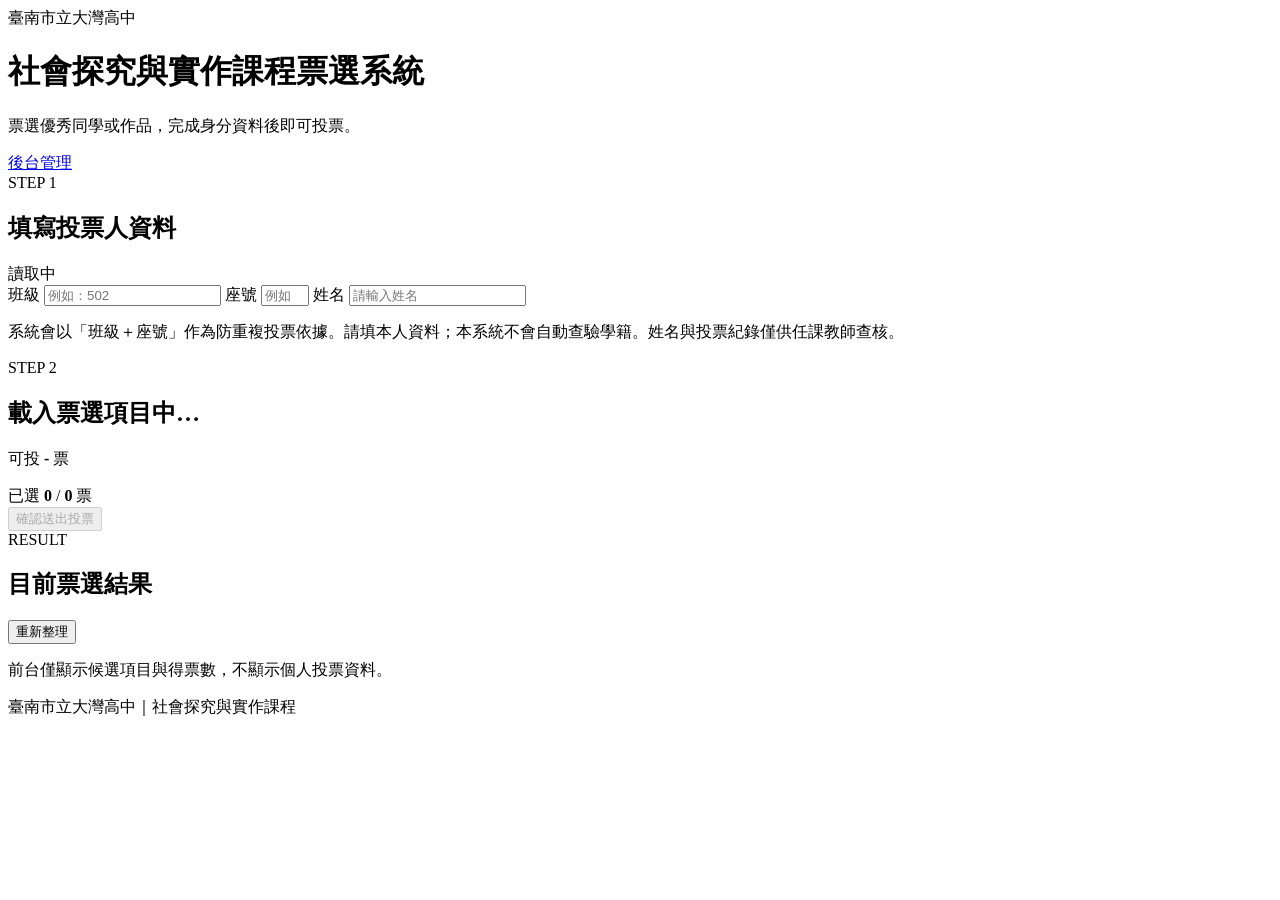
==== index.html @ 0ffe507b "Add voting system: index.html" ====
<!DOCTYPE html>
<html lang="zh-Hant">
<head>
  <meta charset="UTF-8">
  <meta name="viewport" content="width=device-width, initial-scale=1.0">
  <title>臺南市立大灣高中｜社會探究與實作課程票選系統</title>
  <link rel="stylesheet" href="styles.css">
</head>
<body>
  <header class="hero">
    <div class="wrap hero-inner">
      <div>
        <span class="eyebrow">臺南市立大灣高中</span>
        <h1>社會探究與實作課程票選系統</h1>
        <p>票選優秀同學或作品，完成身分資料後即可投票。</p>
      </div>
      <a class="admin-link" href="admin.html">後台管理</a>
    </div>
  </header>

  <main class="wrap main-grid">
    <section class="card">
      <div class="section-head">
        <div>
          <span class="step">STEP 1</span>
          <h2>填寫投票人資料</h2>
        </div>
        <span id="statusBadge" class="badge">讀取中</span>
      </div>

      <div class="form-grid">
        <label>
          <span>班級</span>
          <input id="studentClass" type="text" inputmode="numeric" maxlength="10" placeholder="例如：502">
        </label>
        <label>
          <span>座號</span>
          <input id="studentNo" type="number" min="1" max="99" placeholder="例如：12">
        </label>
        <label class="span-2">
          <span>姓名</span>
          <input id="studentName" type="text" maxlength="20" placeholder="請輸入姓名">
        </label>
      </div>
      <p class="hint">系統會以「班級＋座號」作為防重複投票依據。請填本人資料；本系統不會自動查驗學籍。姓名與投票紀錄僅供任課教師查核。</p>
    </section>

    <section class="card">
      <div class="section-head">
        <div>
          <span class="step">STEP 2</span>
          <h2 id="pollTitle">載入票選項目中…</h2>
        </div>
        <div class="vote-counter">可投 <strong id="maxVotes">-</strong> 票</div>
      </div>

      <p id="pollDescription" class="muted"></p>
      <div id="options" class="option-grid"></div>

      <div class="sticky-submit">
        <div>
          已選 <strong id="selectedCount">0</strong> / <strong id="selectedLimit">0</strong> 票
        </div>
        <button id="submitVote" class="primary" disabled>確認送出投票</button>
      </div>
      <div id="message" role="status" aria-live="polite" class="message" hidden></div>
    </section>

    <section class="card results-card">
      <div class="section-head">
        <div>
          <span class="step">RESULT</span>
          <h2>目前票選結果</h2>
        </div>
        <button id="refreshResults" class="secondary">重新整理</button>
      </div>
      <p class="muted">前台僅顯示候選項目與得票數，不顯示個人投票資料。</p>
      <div id="results" class="results-list"></div>
    </section>
  </main>

  <footer>
    臺南市立大灣高中｜社會探究與實作課程
  </footer>

  <script src="config.js"></script>
  <script src="app.js"></script>
</body>
</html>
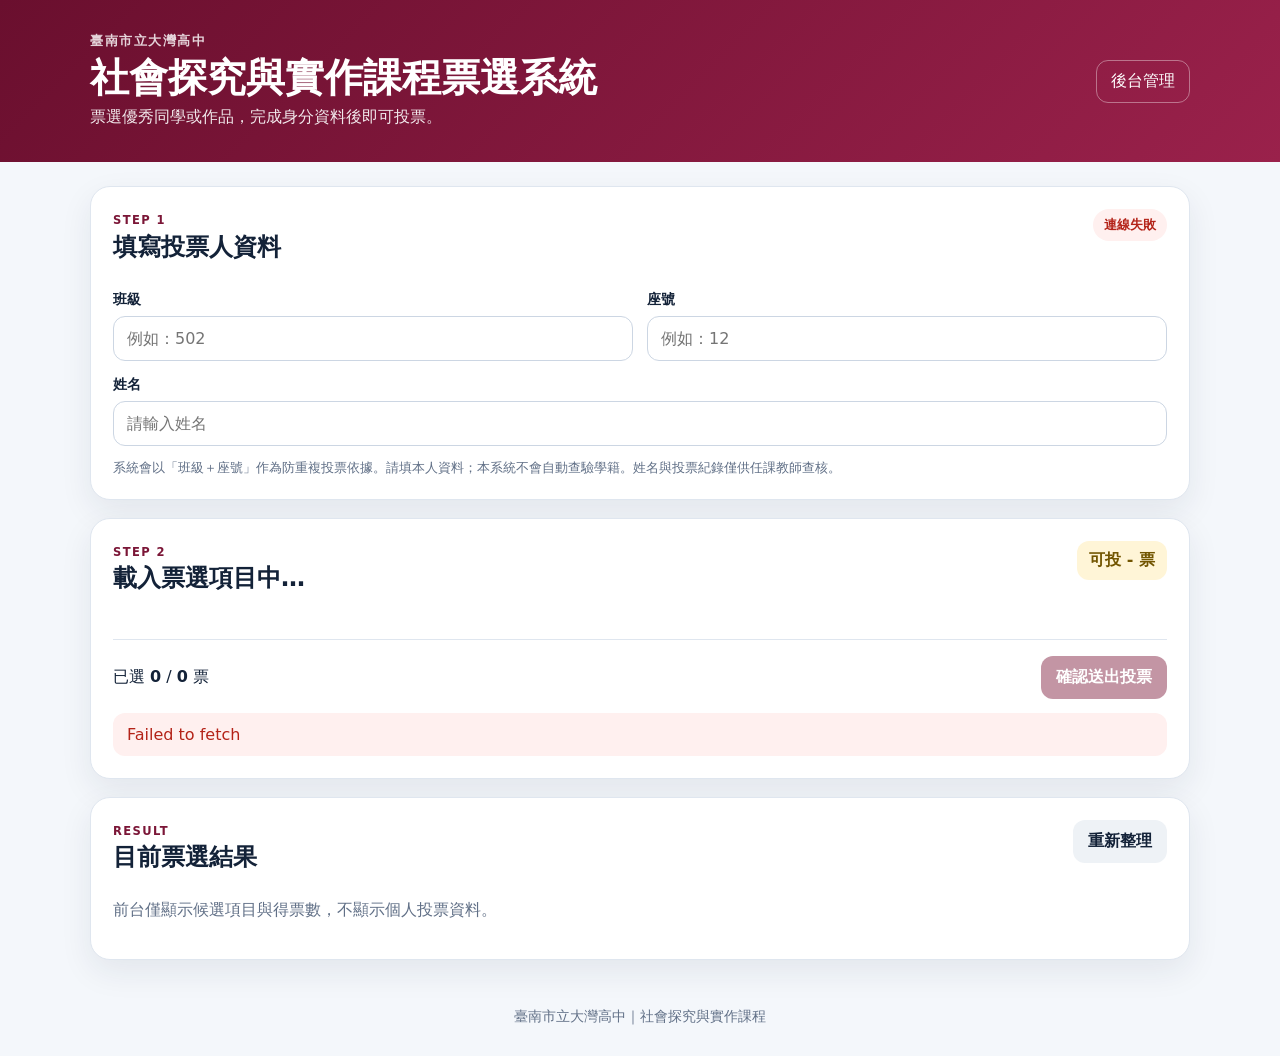
==== commit 36b280da: "Refresh shared backend configuration cache" ====
--- a/index.html
+++ b/index.html
@@ -83,7 +83,7 @@
     臺南市立大灣高中｜社會探究與實作課程
   </footer>
 
-  <script src="config.js"></script>
+  <script src="config.js?v=20261007-1255"></script>
   <script src="app.js"></script>
 </body>
 </html>
--- a/styles.css
+++ b/styles.css
@@ -0,0 +1,82 @@
+:root{
+  --bg:#f4f7fb;--card:#fff;--ink:#132238;--muted:#617087;--line:#dfe6ef;
+  --brand:#7b1637;--brand2:#a62a54;--accent:#e9b949;--success:#167c5a;--danger:#b42318;
+  --shadow:0 12px 32px rgba(21,39,66,.08);--radius:20px
+}
+*{box-sizing:border-box}
+body{margin:0;font-family:"Noto Sans TC","PingFang TC","Microsoft JhengHei",system-ui,sans-serif;background:var(--bg);color:var(--ink)}
+.wrap{width:min(1100px,calc(100% - 28px));margin:auto}
+.hero{background:linear-gradient(135deg,#6a0f2e,#9a214b);color:#fff;padding:30px 0}
+.hero.compact{padding:22px 0}
+.hero-inner{display:flex;align-items:center;justify-content:space-between;gap:20px}
+.eyebrow{font-size:.82rem;font-weight:800;letter-spacing:.12em;opacity:.82}
+.eyebrow.dark{color:var(--brand)}
+h1{font-size:clamp(1.65rem,4vw,2.45rem);margin:.25rem 0 .4rem;line-height:1.2}
+h2,h3{margin:.15rem 0 .55rem}
+.hero p{margin:.25rem 0;opacity:.9}
+.admin-link{color:#fff;text-decoration:none;border:1px solid rgba(255,255,255,.38);padding:10px 14px;border-radius:12px;white-space:nowrap}
+.main-grid,.admin-main{display:grid;gap:18px;padding:24px 0 36px}
+.card{background:var(--card);border:1px solid var(--line);border-radius:var(--radius);box-shadow:var(--shadow);padding:22px}
+.section-head{display:flex;justify-content:space-between;gap:16px;align-items:flex-start;margin-bottom:18px}
+.step{font-size:.72rem;font-weight:900;letter-spacing:.12em;color:var(--brand)}
+.badge{padding:7px 11px;border-radius:999px;background:#eef1f5;color:var(--muted);font-size:.82rem;font-weight:800}
+.badge.open{background:#e6f5ef;color:var(--success)}
+.badge.closed{background:#fff0ef;color:var(--danger)}
+.form-grid{display:grid;grid-template-columns:1fr 1fr;gap:14px}
+.span-2{grid-column:1/-1}
+label span{display:block;font-size:.88rem;font-weight:800;margin-bottom:7px}
+input,textarea,select{width:100%;border:1px solid #ccd6e3;border-radius:12px;padding:12px 13px;font:inherit;background:#fff;color:var(--ink)}
+input:focus,textarea:focus,select:focus{outline:3px solid rgba(123,22,55,.12);border-color:var(--brand)}
+.hint,.muted{color:var(--muted)}
+.hint{font-size:.82rem;margin-bottom:0}
+.small{font-size:.86rem;margin:0}
+.option-grid{display:grid;grid-template-columns:repeat(2,minmax(0,1fr));gap:12px}
+.option-card{border:1px solid var(--line);border-radius:16px;padding:16px;cursor:pointer;transition:.18s;background:#fff;display:flex;gap:12px;align-items:flex-start}
+.option-card:hover{transform:translateY(-1px);border-color:#c4cedb}
+.option-card.selected{border:2px solid var(--brand);background:#fff8fa}
+.option-card input{width:auto;margin-top:4px}
+.option-name{font-weight:900}
+.option-desc{color:var(--muted);font-size:.88rem;margin-top:3px}
+.vote-counter{padding:9px 12px;border-radius:12px;background:#fff5d7;color:#725500;font-weight:800;white-space:nowrap}
+.sticky-submit{margin-top:18px;padding-top:16px;border-top:1px solid var(--line);display:flex;justify-content:space-between;align-items:center;gap:12px}
+button{border:0;border-radius:12px;padding:11px 15px;font:inherit;font-weight:850;cursor:pointer}
+button:disabled{opacity:.45;cursor:not-allowed}
+.primary{background:var(--brand);color:#fff}
+.primary:hover:not(:disabled){background:var(--brand2)}
+.secondary{background:#eef2f6;color:var(--ink)}
+.full{width:100%;margin-top:15px}
+.message{margin-top:14px;padding:12px 14px;border-radius:12px;background:#eef4ff;color:#26466d}
+.message.error{background:#fff0ef;color:var(--danger)}
+.message.success{background:#e8f7f1;color:var(--success)}
+.results-list{display:grid;gap:10px}
+.result-row{display:grid;grid-template-columns:minmax(120px,1fr) 3fr auto;gap:12px;align-items:center}
+.result-name{font-weight:850}
+.bar{height:11px;border-radius:999px;background:#edf1f5;overflow:hidden}
+.bar > span{display:block;height:100%;background:linear-gradient(90deg,var(--brand),#c24a72);border-radius:999px}
+.count{font-variant-numeric:tabular-nums;font-weight:900;min-width:50px;text-align:right}
+footer{text-align:center;color:var(--muted);padding:12px 20px 30px;font-size:.85rem}
+.login-card{max-width:520px;margin:20px auto}
+.admin-toolbar{display:flex;justify-content:space-between;align-items:center;gap:16px}
+.admin-grid{display:grid;grid-template-columns:1fr 1fr;gap:18px}
+.inline-form{display:grid;grid-template-columns:1fr 1fr auto;gap:10px}
+.admin-option-list{display:grid;gap:9px;margin-top:14px}
+.admin-option{display:flex;align-items:center;justify-content:space-between;gap:12px;padding:12px;border:1px solid var(--line);border-radius:12px}
+.admin-option .meta{min-width:0}
+.admin-option .meta strong{display:block}
+.admin-option .meta span{display:block;color:var(--muted);font-size:.84rem;white-space:nowrap;overflow:hidden;text-overflow:ellipsis}
+.danger{background:#fff0ef;color:var(--danger)}
+.table-wrap{overflow:auto}
+table{border-collapse:collapse;width:100%;min-width:760px}
+th,td{text-align:left;padding:11px 10px;border-bottom:1px solid var(--line);font-size:.9rem;vertical-align:top}
+th{background:#f7f9fc;position:sticky;top:0}
+@media(max-width:760px){
+  .hero-inner,.section-head,.admin-toolbar,.sticky-submit{align-items:stretch;flex-direction:column}
+  .admin-link{align-self:flex-start}
+  .form-grid,.option-grid,.admin-grid,.inline-form{grid-template-columns:1fr}
+  .span-2{grid-column:auto}
+  .result-row{grid-template-columns:1fr auto}
+  .bar{grid-column:1/-1;grid-row:2}
+  .card{padding:18px}
+  .sticky-submit{position:sticky;bottom:0;background:#fff;padding:14px 0 2px;z-index:5}
+  .sticky-submit .primary{width:100%}
+}
